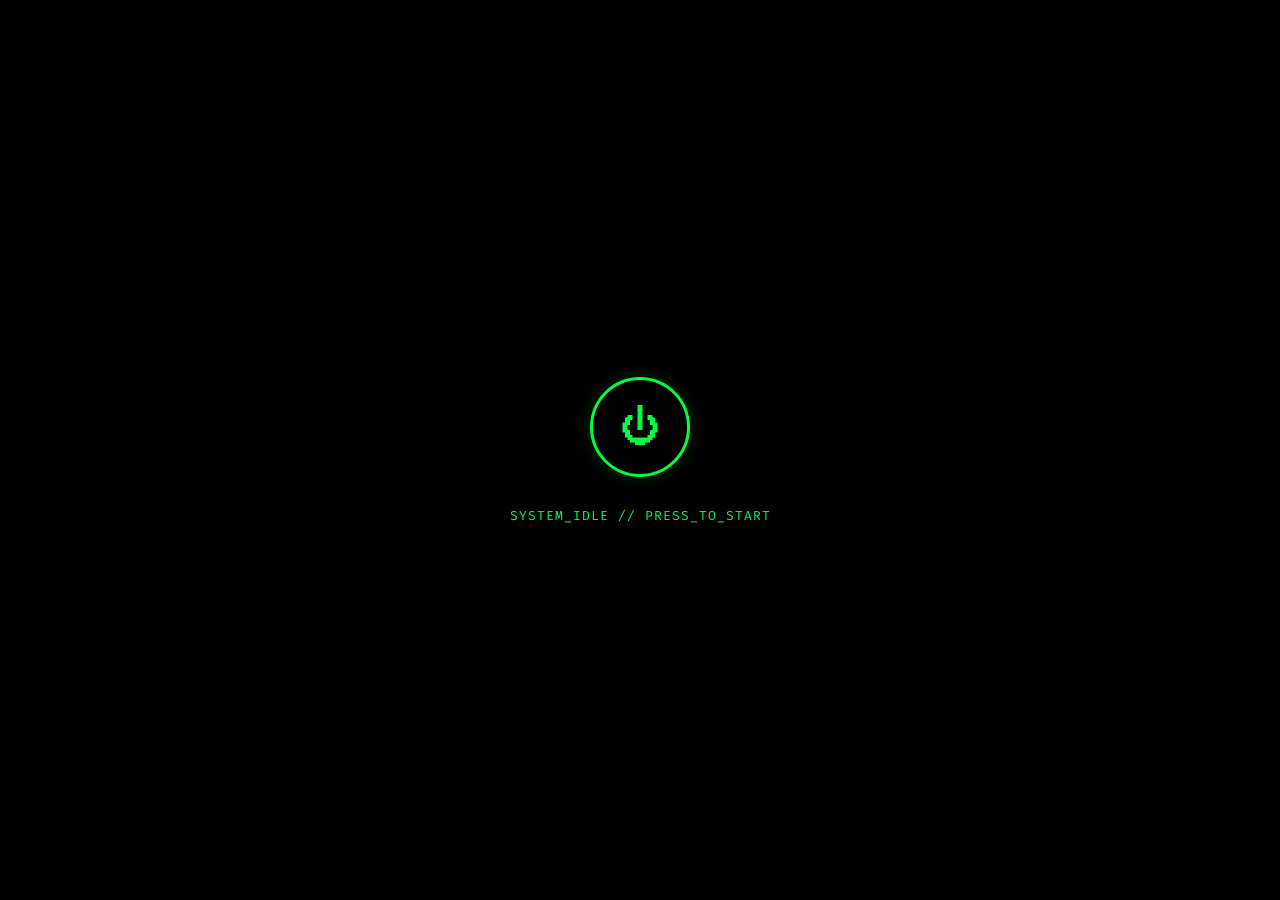
==== index.html @ 9e564a63 "Initial commit: MAINFRAME_OS genuary 2026 site with about/project/QR pages" ====
<!doctype html>
<html lang="fr">
  <head>
    <meta charset="utf-8" />
    <meta name="viewport" content="width=device-width, initial-scale=1" />
    <title>MAINFRAME_OS_v5.0</title>
    <link
      href="https://fonts.googleapis.com/css2?family=Fira+Code:wght@400;700&display=swap"
      rel="stylesheet"
    />
    <link rel="stylesheet" href="style.css" />
  </head>
  <body>
    <div id="boot-screen" class="boot-screen">
      <div class="boot-center">
        <button id="power-btn">⏻</button>
        <p id="boot-status">SYSTEM_IDLE // PRESS_TO_START</p>
      </div>
      <div id="bios-logs" class="bios-logs"></div>
    </div>

    <div id="pc-container" class="pc-container">
      <canvas id="matrix-canvas"></canvas>
      <div class="scanlines"></div>

      <div class="desktop" id="desktop">
        <div class="taskbar">
          <div class="start-menu-btn">SYSTEM</div>
          <div class="system-tray"><span id="clock">00:00:00</span></div>
        </div>

        <div class="desktop-icons">
          <div class="icon" data-type="explorer">
            <div class="icon-visual folder"></div>
            <span class="icon-label">GENUARY_FILES</span>
          </div>
          <div class="icon" data-type="ai">
            <div class="icon-visual agent"></div>
            <span class="icon-label">CRITICAL_AI</span>
          </div>
          <div class="icon" data-type="about">
            <div class="icon-visual notepad"></div>
            <span class="icon-label">ABOUT.exe</span>
          </div>
          <div class="icon" data-type="project">
            <div class="icon-visual folder" style="background:#ff6fb7;"></div>
            <span class="icon-label">PROJECT.exe</span>
          </div>
          <div class="icon" data-type="qr">
            <div class="icon-visual notepad" style="background:#00ffff;"></div>
            <span class="icon-label">QR_CODE.exe</span>
          </div>
        </div>
      </div>
    </div>

    <template id="window-template">
      <div class="window">
        <div class="window-header">
          <span class="window-title"></span>
          <div class="window-controls">
            <button class="win-btn close-btn">[X]</button>
          </div>
        </div>
        <div class="window-body"></div>
        <div class="resizer"></div>
      </div>
    </template>

    <script src="index.js"></script>
  </body>
</html>
---- style.css ----
:root {
  --green: #00ff41;
  --green-dark: #003300;
  --bg-black: #020202;
}

body,
html {
  margin: 0;
  padding: 0;
  width: 100%;
  height: 100%;
  background: #000;
  font-family: "Fira Code", monospace;
  overflow: hidden;
  color: var(--green);
}

/* BOOT CENTRÉ AVEC GAP AJOUTÉ */
.boot-screen {
  position: fixed;
  inset: 0;
  background: #000;
  z-index: 9999;
  display: flex;
  align-items: center;
  justify-content: center;
  text-align: center;
}
.boot-center {
  display: flex;
  flex-direction: column;
  align-items: center;
  gap: 30px; /* Gap augmenté entre bouton et texte */
}
#power-btn {
  width: 100px;
  height: 100px;
  border-radius: 50%;
  border: 3px solid var(--green);
  background: transparent;
  color: var(--green);
  font-size: 40px;
  cursor: pointer;
  transition: 0.3s;
  box-shadow: 0 0 15px var(--green-dark);
}
#power-btn:hover {
  background: var(--green);
  color: #000;
  box-shadow: 0 0 30px var(--green);
}
#boot-status {
  margin: 0;
  font-size: 13px;
  letter-spacing: 1px;
}
.bios-logs {
  display: none;
  width: 100%;
  height: 100%;
  position: absolute;
  padding: 40px;
  text-align: left;
  overflow: hidden;
}
.bios-logs p {
  margin: 12px 0; /* Gap entre les lignes de logs */
  font-size: 15px;
}

/* PC & DESKTOP */
.pc-container {
  width: 100vw;
  height: 100vh;
  display: none;
  position: relative;
}
#matrix-canvas {
  position: absolute;
  inset: 0;
  opacity: 0.15;
  z-index: 1;
}
.scanlines {
  position: absolute;
  inset: 0;
  z-index: 100;
  pointer-events: none;
  background: linear-gradient(rgba(18, 16, 16, 0) 50%, rgba(0, 0, 0, 0.1) 50%);
  background-size: 100% 4px;
}
.desktop {
  width: 100%;
  height: 100%;
  position: relative;
  z-index: 10;
  padding-top: 50px;
}

/* TASKBAR FIX HORLOGE - VISIBILITÉ TOTALE */
.taskbar {
  position: fixed;
  top: 0;
  left: 0;
  width: 100%;
  height: 35px;
  background: #000;
  border-bottom: 2px solid var(--green);
  display: flex;
  align-items: center;
  padding: 0 15px;
  z-index: 2000;
}
.start-menu-btn {
  border: 1px solid var(--green);
  padding: 2px 10px;
  font-weight: bold;
  cursor: pointer;
}
.system-tray {
  margin-left: auto;
  min-width: 110px; /* Largeur augmentée pour l'heure */
  padding-right: 20px; /* Plus d'espace au bord droit */
  font-size: 14px;
  text-align: right;
  display: block;
}

/* ICONS */
.desktop-icons {
  display: flex;
  flex-direction: column;
  gap: 25px;
  padding: 20px;
}
.icon {
  width: 90px;
  display: flex;
  flex-direction: column;
  align-items: center;
  cursor: pointer;
  text-align: center;
}
.icon-visual {
  width: 45px;
  height: 35px;
  background: var(--green);
  margin-bottom: 5px;
}
.folder {
  clip-path: polygon(0% 15%, 40% 15%, 50% 0%, 100% 0%, 100% 100%, 0% 100%);
}
.agent {
  background: #ff0055;
  clip-path: polygon(50% 0%, 100% 100%, 0% 100%);
}
.notepad {
  background: #fff;
  clip-path: inset(0 10% 0 10%);
}
.icon-label {
  font-size: 10px;
  font-weight: bold;
  background: #000;
}

/* WINDOWS */
.window {
  position: absolute;
  background: #000;
  border: 2px solid var(--green);
  display: flex;
  flex-direction: column;
  min-width: 250px;
  min-height: 150px;
  box-shadow: 8px 8px 0px var(--green-dark);
}
.window-header {
  background: var(--green);
  color: #000;
  padding: 5px 10px;
  display: flex;
  justify-content: space-between;
  cursor: move;
  font-weight: bold;
}
.win-btn {
  background: transparent;
  border: none;
  font-weight: bold;
  cursor: pointer;
  font-family: inherit;
}
.close-btn:hover {
  background: #ff0033;
  color: white;
}
.window-body {
  flex: 1;
  overflow: auto;
  position: relative;
}
.resizer {
  width: 15px;
  height: 15px;
  background: var(--green);
  position: absolute;
  right: 0;
  bottom: 0;
  cursor: nwse-resize;
  opacity: 0.5;
}

/* APPS CONTENT */
.file-grid {
  display: grid;
  grid-template-columns: repeat(auto-fill, minmax(80px, 1fr));
  gap: 15px;
  padding: 15px;
}
.file-item {
  display: flex;
  flex-direction: column;
  align-items: center;
  cursor: pointer;
  text-align: center;
}
.file-icon-small {
  width: 30px;
  height: 30px;
  border: 1px solid var(--green);
  margin-bottom: 5px;
}
.file-item span {
  font-size: 9px;
}
.notepad-area {
  width: 100%;
  height: 100%;
  background: #000;
  color: var(--green);
  border: none;
  padding: 15px;
  font-family: "Fira Code", monospace;
  font-size: 14px;
  outline: none;
  resize: none;
}
iframe {
  width: 100%;
  height: 100%;
  border: none;
  background: #fff;
}
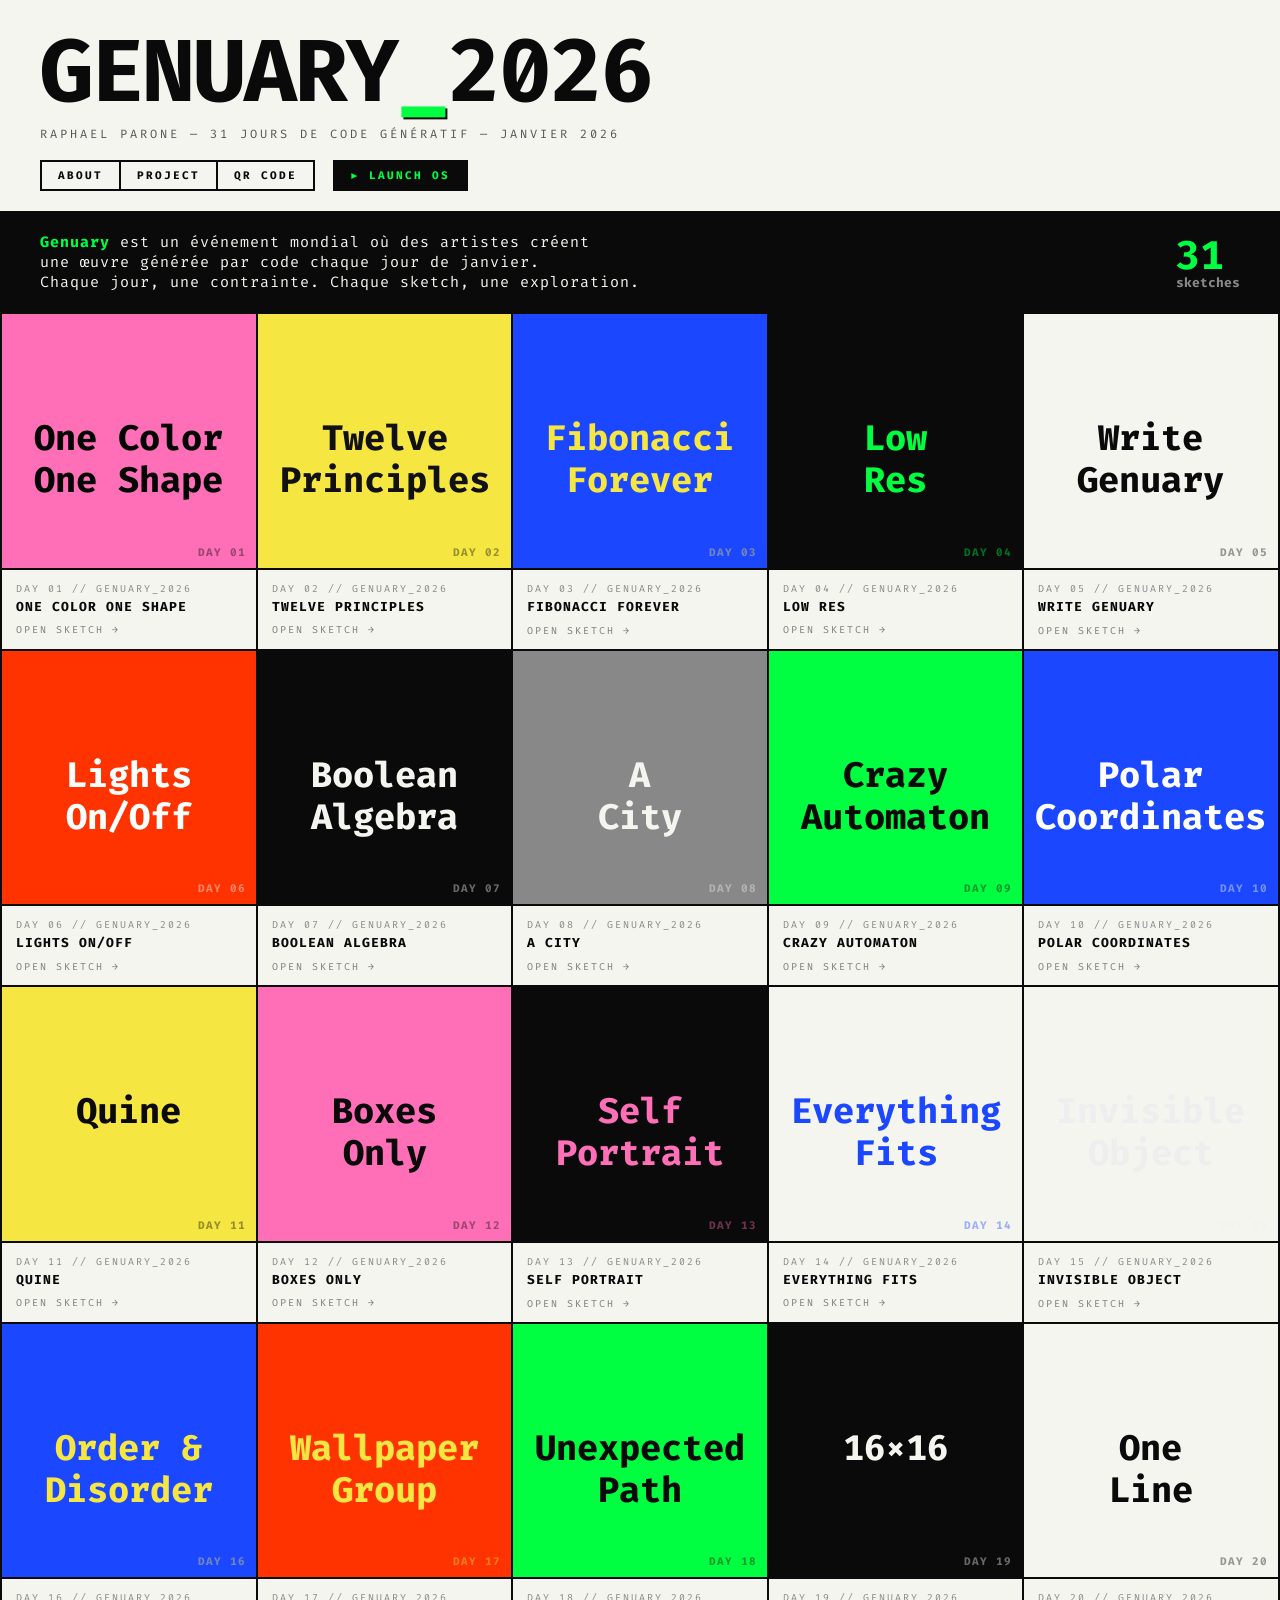
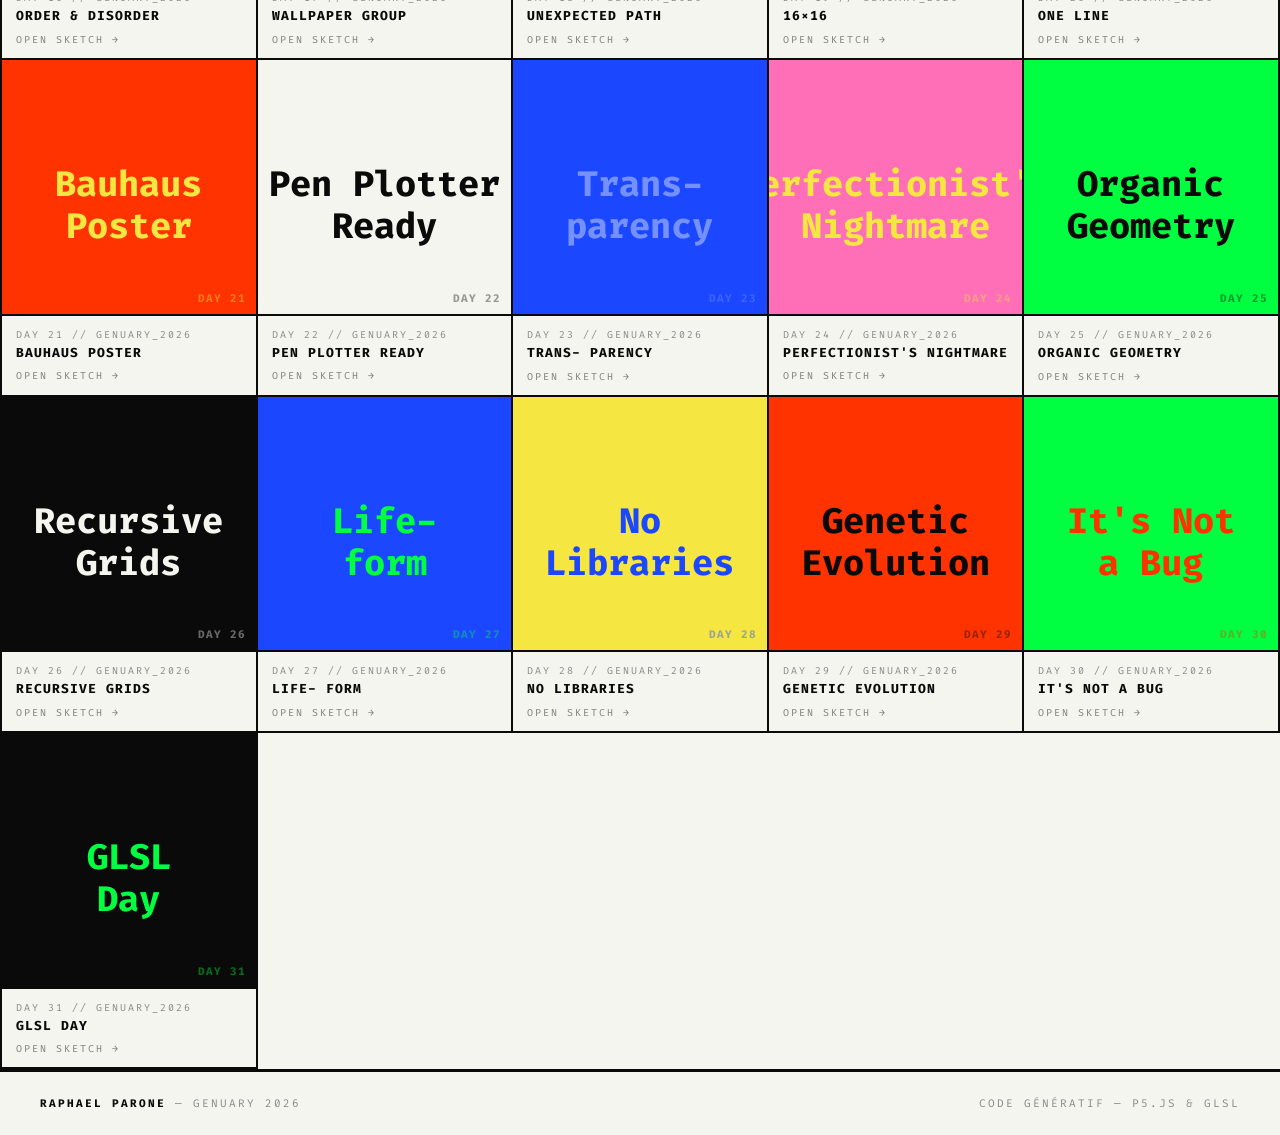
==== commit 7178df12: "Redesign: webcurios-inspired card grid + OS mode via os.html" ====
--- a/index.html
+++ b/index.html
@@ -3,70 +3,321 @@
   <head>
     <meta charset="utf-8" />
     <meta name="viewport" content="width=device-width, initial-scale=1" />
-    <title>MAINFRAME_OS_v5.0</title>
-    <link
-      href="https://fonts.googleapis.com/css2?family=Fira+Code:wght@400;700&display=swap"
-      rel="stylesheet"
-    />
-    <link rel="stylesheet" href="style.css" />
+    <title>GENUARY 2026 — Raphael Parone</title>
+    <link href="https://fonts.googleapis.com/css2?family=Fira+Code:wght@400;700&display=swap" rel="stylesheet" />
+    <style>
+      :root {
+        --black: #0a0a0a;
+        --white: #f5f5f0;
+        --green: #00ff41;
+        --pink: #ff6fb7;
+        --yellow: #f5e642;
+        --blue: #1a47ff;
+      }
+      *, *::before, *::after { box-sizing: border-box; margin: 0; padding: 0; }
+
+      body {
+        background: var(--white);
+        color: var(--black);
+        font-family: "Fira Code", monospace;
+        font-size: 13px;
+      }
+
+      /* ── HEADER ── */
+      header {
+        border-bottom: 3px solid var(--black);
+        padding: 28px 40px 20px;
+      }
+      .site-title {
+        font-size: clamp(36px, 7vw, 88px);
+        font-weight: 700;
+        letter-spacing: -2px;
+        line-height: 1;
+        text-transform: uppercase;
+      }
+      .site-title span { color: var(--green); text-shadow: 2px 2px 0 var(--black); }
+      .site-sub {
+        margin-top: 10px;
+        font-size: 12px;
+        letter-spacing: 3px;
+        color: #555;
+        text-transform: uppercase;
+      }
+      nav {
+        margin-top: 18px;
+        display: flex;
+        gap: 0;
+        flex-wrap: wrap;
+      }
+      nav a {
+        display: inline-block;
+        border: 2px solid var(--black);
+        padding: 6px 16px;
+        text-decoration: none;
+        color: var(--black);
+        font-size: 11px;
+        font-weight: 700;
+        letter-spacing: 2px;
+        text-transform: uppercase;
+        margin-right: -2px;
+        transition: background 0.1s, color 0.1s;
+      }
+      nav a:hover { background: var(--black); color: var(--white); }
+      nav a.launch {
+        background: var(--black);
+        color: var(--green);
+        margin-left: 20px;
+        margin-right: 0;
+      }
+      nav a.launch:hover { background: var(--green); color: var(--black); }
+
+      /* ── INTRO STRIP ── */
+      .intro {
+        border-bottom: 2px solid var(--black);
+        padding: 18px 40px;
+        background: var(--black);
+        color: var(--white);
+        display: flex;
+        align-items: center;
+        gap: 30px;
+        flex-wrap: wrap;
+      }
+      .intro-text {
+        font-size: 15px;
+        letter-spacing: 1px;
+      }
+      .intro-text strong { color: var(--green); }
+      .counter {
+        margin-left: auto;
+        font-size: 40px;
+        font-weight: 700;
+        color: var(--green);
+        line-height: 1;
+        white-space: nowrap;
+      }
+      .counter span { font-size: 13px; color: #888; display: block; text-align: right; }
+
+      /* ── GRID ── */
+      .grid {
+        display: grid;
+        grid-template-columns: repeat(auto-fill, minmax(220px, 1fr));
+        gap: 0;
+        border-left: 2px solid var(--black);
+        border-top: 2px solid var(--black);
+      }
+      .card {
+        border-right: 2px solid var(--black);
+        border-bottom: 2px solid var(--black);
+        cursor: pointer;
+        text-decoration: none;
+        color: var(--black);
+        display: flex;
+        flex-direction: column;
+        transition: transform 0.1s;
+        position: relative;
+        overflow: hidden;
+      }
+      .card:hover { z-index: 2; }
+      .card:hover .thumb { filter: invert(1); }
+      .card:hover .card-body { background: var(--black); color: var(--white); }
+
+      .thumb {
+        width: 100%;
+        aspect-ratio: 1;
+        display: flex;
+        align-items: center;
+        justify-content: center;
+        font-size: 48px;
+        font-weight: 700;
+        transition: filter 0.15s;
+        overflow: hidden;
+        position: relative;
+      }
+      .thumb-num {
+        position: absolute;
+        bottom: 8px;
+        right: 10px;
+        font-size: 11px;
+        font-weight: 700;
+        letter-spacing: 1px;
+        opacity: 0.4;
+      }
+
+      .card-body {
+        padding: 12px 14px;
+        border-top: 2px solid var(--black);
+        flex: 1;
+        transition: background 0.1s, color 0.1s;
+      }
+      .card-day {
+        font-size: 10px;
+        letter-spacing: 2px;
+        color: #888;
+        margin-bottom: 4px;
+      }
+      .card-title {
+        font-size: 13px;
+        font-weight: 700;
+        text-transform: uppercase;
+        letter-spacing: 1px;
+        line-height: 1.3;
+      }
+      .card-link {
+        margin-top: 8px;
+        font-size: 10px;
+        letter-spacing: 2px;
+        opacity: 0.5;
+      }
+
+      /* ── FOOTER ── */
+      footer {
+        border-top: 3px solid var(--black);
+        padding: 24px 40px;
+        display: flex;
+        justify-content: space-between;
+        align-items: center;
+        flex-wrap: wrap;
+        gap: 12px;
+        font-size: 11px;
+        letter-spacing: 2px;
+        text-transform: uppercase;
+        color: #888;
+      }
+      footer strong { color: var(--black); }
+
+      /* ── MODAL OVERLAY (OS mode) ── */
+      #os-overlay {
+        display: none;
+        position: fixed;
+        inset: 0;
+        z-index: 9999;
+        background: #000;
+      }
+      #os-overlay.active { display: flex; flex-direction: column; }
+      #os-close {
+        position: fixed;
+        top: 10px;
+        right: 16px;
+        z-index: 10001;
+        background: transparent;
+        color: #00ff41;
+        border: 1px solid #00ff41;
+        font-family: "Fira Code", monospace;
+        font-size: 13px;
+        padding: 4px 12px;
+        cursor: pointer;
+      }
+      #os-frame {
+        width: 100%;
+        height: 100%;
+        border: none;
+      }
+    </style>
   </head>
   <body>
-    <div id="boot-screen" class="boot-screen">
-      <div class="boot-center">
-        <button id="power-btn">⏻</button>
-        <p id="boot-status">SYSTEM_IDLE // PRESS_TO_START</p>
+
+    <header>
+      <div class="site-title">GENUARY<span>_</span>2026</div>
+      <div class="site-sub">Raphael Parone &mdash; 31 jours de code génératif &mdash; Janvier 2026</div>
+      <nav>
+        <a href="about.html">About</a>
+        <a href="project.html">Project</a>
+        <a href="qr.html">QR Code</a>
+        <a href="#" class="launch" onclick="launchOS(event)">&#9654; Launch OS</a>
+      </nav>
+    </header>
+
+    <div class="intro">
+      <div class="intro-text">
+        <strong>Genuary</strong> est un événement mondial où des artistes créent<br />
+        une œuvre générée par code chaque jour de janvier.<br />
+        Chaque jour, une contrainte. Chaque sketch, une exploration.
       </div>
-      <div id="bios-logs" class="bios-logs"></div>
+      <div class="counter">31<span>sketches</span></div>
     </div>
 
-    <div id="pc-container" class="pc-container">
-      <canvas id="matrix-canvas"></canvas>
-      <div class="scanlines"></div>
-
-      <div class="desktop" id="desktop">
-        <div class="taskbar">
-          <div class="start-menu-btn">SYSTEM</div>
-          <div class="system-tray"><span id="clock">00:00:00</span></div>
-        </div>
-
-        <div class="desktop-icons">
-          <div class="icon" data-type="explorer">
-            <div class="icon-visual folder"></div>
-            <span class="icon-label">GENUARY_FILES</span>
+    <main class="grid" id="grid"></main>
+
+    <footer>
+      <div><strong>Raphael Parone</strong> &mdash; Genuary 2026</div>
+      <div>Code génératif &mdash; p5.js &amp; GLSL</div>
+    </footer>
+
+    <!-- OS OVERLAY -->
+    <div id="os-overlay">
+      <button id="os-close" onclick="closeOS()">✕ CLOSE</button>
+      <iframe id="os-frame" src="os.html"></iframe>
+    </div>
+
+    <script>
+      const sketches = [
+        { day: 1,  title: "One Color\nOne Shape",      slug: "day-01-one-color-one-shape",        bg: "#ff6fb7", fg: "#050505" },
+        { day: 2,  title: "Twelve\nPrinciples",        slug: "day-02-twelve-principles",           bg: "#f5e642", fg: "#111" },
+        { day: 3,  title: "Fibonacci\nForever",         slug: "day-03-fibonacci-forever",           bg: "#1a47ff", fg: "#f5e642" },
+        { day: 4,  title: "Low\nRes",                  slug: "day-04-lowres",                      bg: "#0a0a0a", fg: "#00ff41" },
+        { day: 5,  title: "Write\nGenuary",            slug: "day-05-write-genuary",               bg: "#f5f5f0", fg: "#0a0a0a" },
+        { day: 6,  title: "Lights\nOn/Off",            slug: "day-06-lights-on-off",               bg: "#ff3300", fg: "#fff" },
+        { day: 7,  title: "Boolean\nAlgebra",          slug: "day-07-boolean-algebra",             bg: "#0a0a0a", fg: "#f5f5f0" },
+        { day: 8,  title: "A\nCity",                   slug: "day-08-a-city",                      bg: "#888", fg: "#f5f5f0" },
+        { day: 9,  title: "Crazy\nAutomaton",          slug: "day-09-crazy-automaton",             bg: "#00ff41", fg: "#0a0a0a" },
+        { day: 10, title: "Polar\nCoordinates",        slug: "day-10-polar-coordinates",           bg: "#1a47ff", fg: "#fff" },
+        { day: 11, title: "Quine",                     slug: "day-11-quine",                       bg: "#f5e642", fg: "#0a0a0a" },
+        { day: 12, title: "Boxes\nOnly",               slug: "day-12-boxes-only",                  bg: "#ff6fb7", fg: "#0a0a0a" },
+        { day: 13, title: "Self\nPortrait",            slug: "day-13-self-portrait",               bg: "#0a0a0a", fg: "#ff6fb7" },
+        { day: 14, title: "Everything\nFits",          slug: "day-14-everything-fits",             bg: "#f5f5f0", fg: "#1a47ff" },
+        { day: 15, title: "Invisible\nObject",         slug: "day-15-invisible-object",            bg: "#f5f5f0", fg: "#eee" },
+        { day: 16, title: "Order &\nDisorder",         slug: "day-16-order-and-disorder",          bg: "#1a47ff", fg: "#f5e642" },
+        { day: 17, title: "Wallpaper\nGroup",          slug: "day-17-wallpaper-group",             bg: "#ff3300", fg: "#f5e642" },
+        { day: 18, title: "Unexpected\nPath",          slug: "day-18-unexpected-path",             bg: "#00ff41", fg: "#0a0a0a" },
+        { day: 19, title: "16×16",                     slug: "day-19-16x16",                       bg: "#0a0a0a", fg: "#f5f5f0" },
+        { day: 20, title: "One\nLine",                 slug: "day-20-one-line",                    bg: "#f5f5f0", fg: "#0a0a0a" },
+        { day: 21, title: "Bauhaus\nPoster",           slug: "day-21-bauhaus-poster",              bg: "#ff3300", fg: "#f5e642" },
+        { day: 22, title: "Pen Plotter\nReady",        slug: "day-22-pen-plotter-ready",           bg: "#f5f5f0", fg: "#0a0a0a" },
+        { day: 23, title: "Trans-\nparency",           slug: "day-23-transparency",                bg: "#1a47ff", fg: "rgba(255,255,255,0.4)" },
+        { day: 24, title: "Perfectionist's\nNightmare",slug: "day-24-perfectionists-nightmare",    bg: "#ff6fb7", fg: "#f5e642" },
+        { day: 25, title: "Organic\nGeometry",         slug: "day-25-organic-geometry",            bg: "#00ff41", fg: "#0a0a0a" },
+        { day: 26, title: "Recursive\nGrids",          slug: "day-26-recursive-grids",             bg: "#0a0a0a", fg: "#f5f5f0" },
+        { day: 27, title: "Life-\nform",               slug: "day-27-lifeform",                    bg: "#1a47ff", fg: "#00ff41" },
+        { day: 28, title: "No\nLibraries",             slug: "day-28-no-libraries",                bg: "#f5e642", fg: "#1a47ff" },
+        { day: 29, title: "Genetic\nEvolution",        slug: "day-29-genetic-evolution",           bg: "#ff3300", fg: "#0a0a0a" },
+        { day: 30, title: "It's Not\na Bug",           slug: "day-30-its-not-a-bug",               bg: "#00ff41", fg: "#ff3300" },
+        { day: 31, title: "GLSL\nDay",                 slug: "day-31-glsl-day",                    bg: "#0a0a0a", fg: "#00ff41" },
+      ];
+
+      const grid = document.getElementById("grid");
+      sketches.forEach(s => {
+        const a = document.createElement("a");
+        a.className = "card";
+        a.href = `./${s.slug}/index.html`;
+        a.target = "_blank";
+
+        const lines = s.title.split("\n");
+        const label = lines.map(l => `<tspan x="50%" dy="${lines.indexOf(l) === 0 ? '0' : '1.2em'}">${l}</tspan>`).join("");
+
+        a.innerHTML = `
+          <div class="thumb" style="background:${s.bg}; color:${s.fg};">
+            <svg width="100%" height="100%" viewBox="0 0 200 200" xmlns="http://www.w3.org/2000/svg">
+              <text x="50%" y="50%" dominant-baseline="middle" text-anchor="middle"
+                font-family="Fira Code, monospace" font-weight="700" font-size="28"
+                fill="${s.fg}">${label}</text>
+            </svg>
+            <div class="thumb-num">DAY ${String(s.day).padStart(2,'0')}</div>
           </div>
-          <div class="icon" data-type="ai">
-            <div class="icon-visual agent"></div>
-            <span class="icon-label">CRITICAL_AI</span>
-          </div>
-          <div class="icon" data-type="about">
-            <div class="icon-visual notepad"></div>
-            <span class="icon-label">ABOUT.exe</span>
-          </div>
-          <div class="icon" data-type="project">
-            <div class="icon-visual folder" style="background:#ff6fb7;"></div>
-            <span class="icon-label">PROJECT.exe</span>
-          </div>
-          <div class="icon" data-type="qr">
-            <div class="icon-visual notepad" style="background:#00ffff;"></div>
-            <span class="icon-label">QR_CODE.exe</span>
-          </div>
-        </div>
-      </div>
-    </div>
-
-    <template id="window-template">
-      <div class="window">
-        <div class="window-header">
-          <span class="window-title"></span>
-          <div class="window-controls">
-            <button class="win-btn close-btn">[X]</button>
-          </div>
-        </div>
-        <div class="window-body"></div>
-        <div class="resizer"></div>
-      </div>
-    </template>
-
-    <script src="index.js"></script>
+          <div class="card-body">
+            <div class="card-day">DAY ${String(s.day).padStart(2,'0')} // GENUARY_2026</div>
+            <div class="card-title">${lines.join(" ")}</div>
+            <div class="card-link">OPEN SKETCH →</div>
+          </div>`;
+        grid.appendChild(a);
+      });
+
+      function launchOS(e) {
+        e.preventDefault();
+        document.getElementById("os-overlay").classList.add("active");
+      }
+      function closeOS() {
+        document.getElementById("os-overlay").classList.remove("active");
+      }
+    </script>
   </body>
 </html>
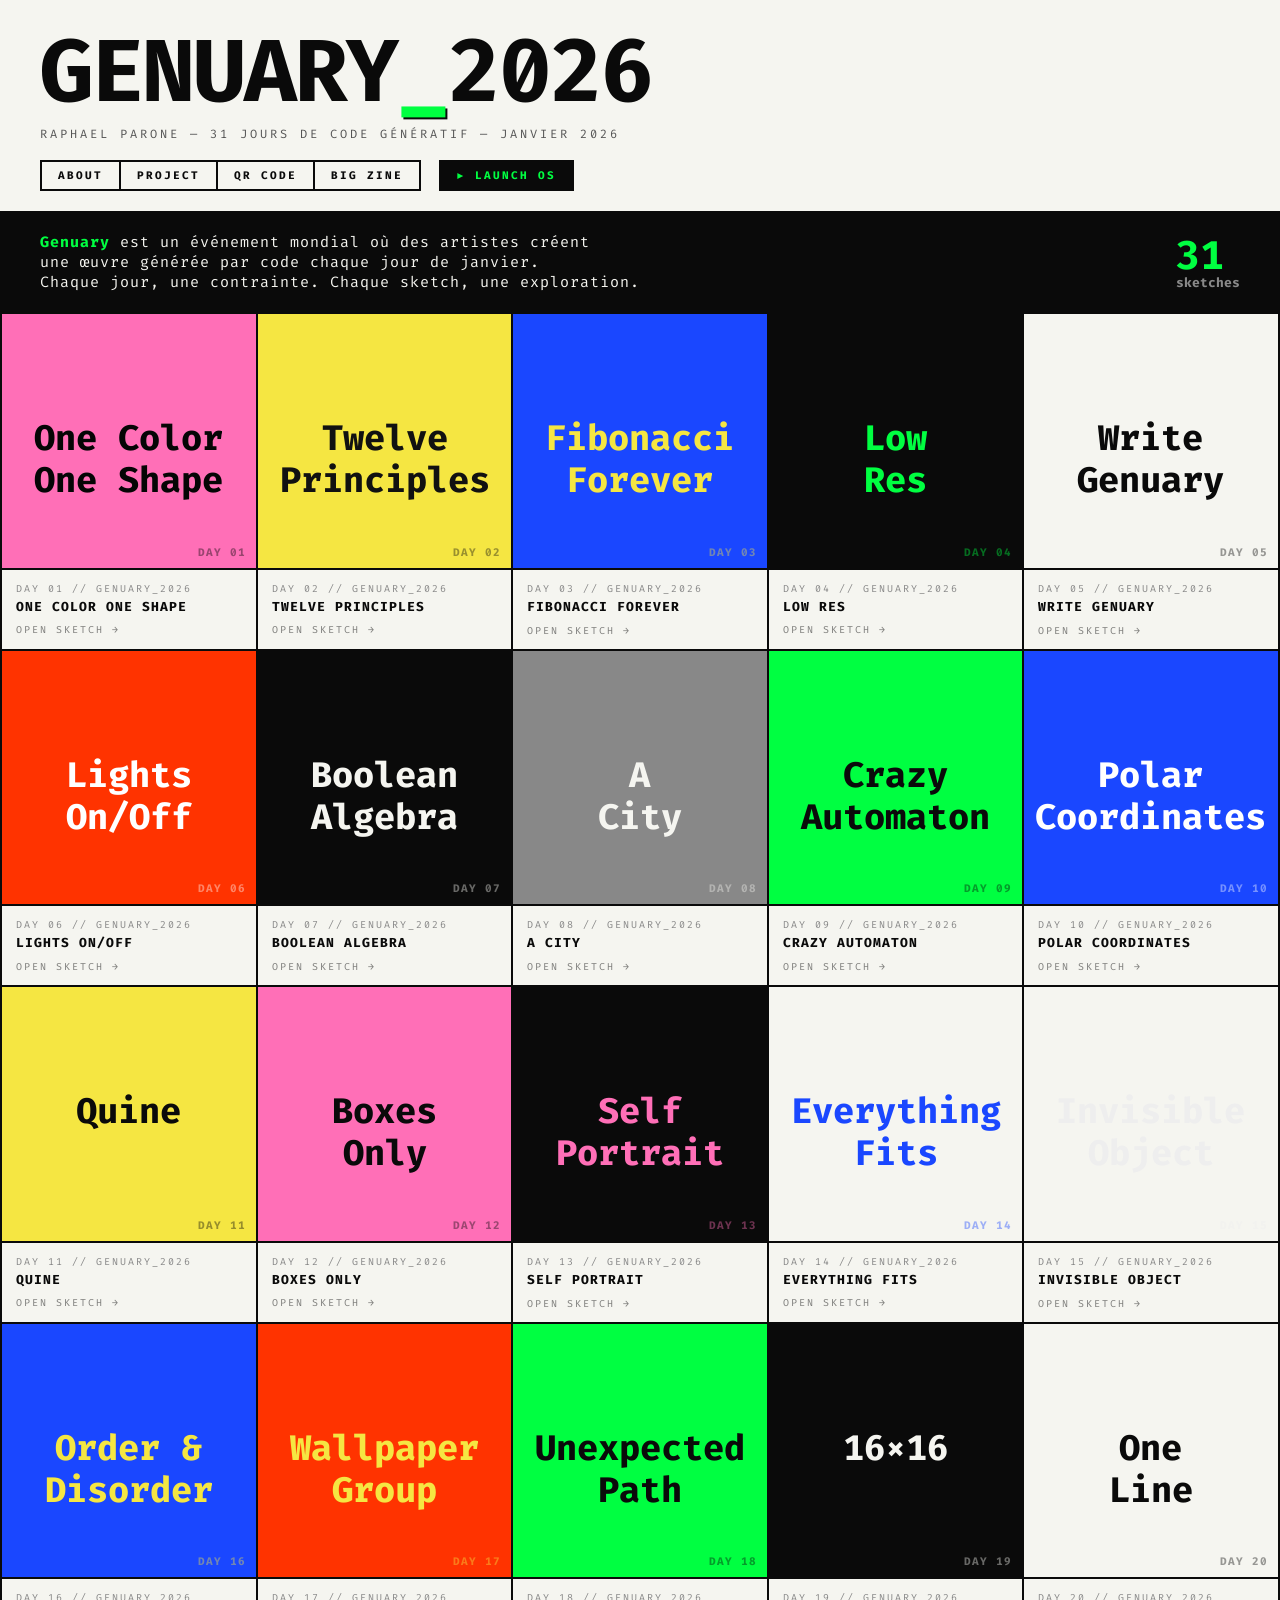
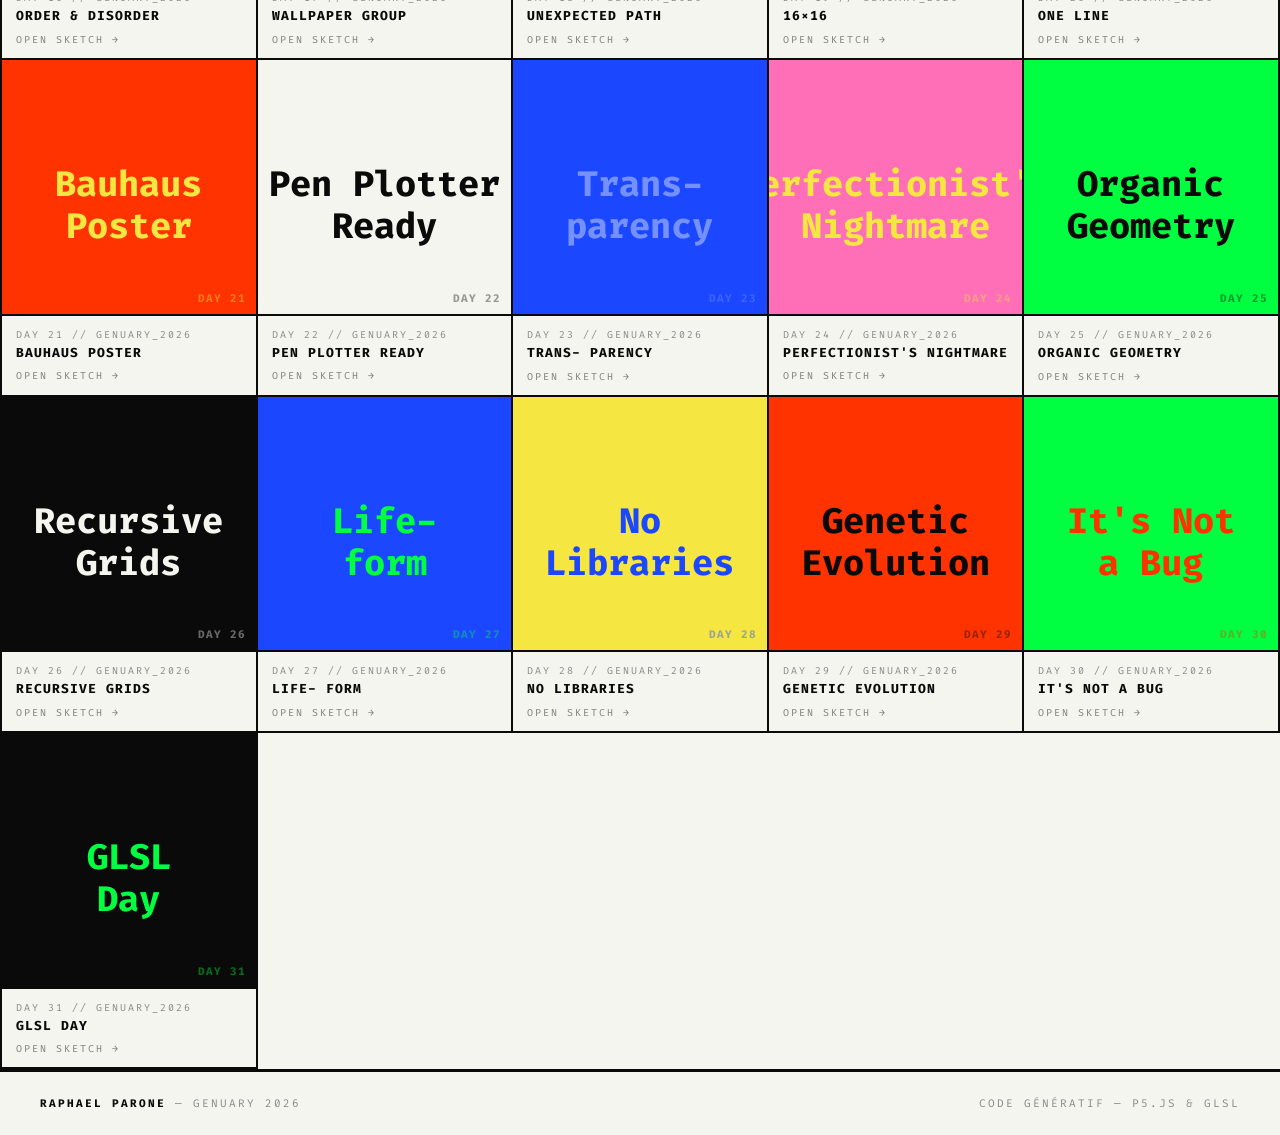
==== commit 29a8c252: "Add printable Big Zine page and fix QR code URL - Create zine.html: 16-page print-ready zine layout " ====
--- a/index.html
+++ b/index.html
@@ -223,6 +223,7 @@
         <a href="about.html">About</a>
         <a href="project.html">Project</a>
         <a href="qr.html">QR Code</a>
+        <a href="zine.html">Big Zine</a>
         <a href="#" class="launch" onclick="launchOS(event)">&#9654; Launch OS</a>
       </nav>
     </header>
